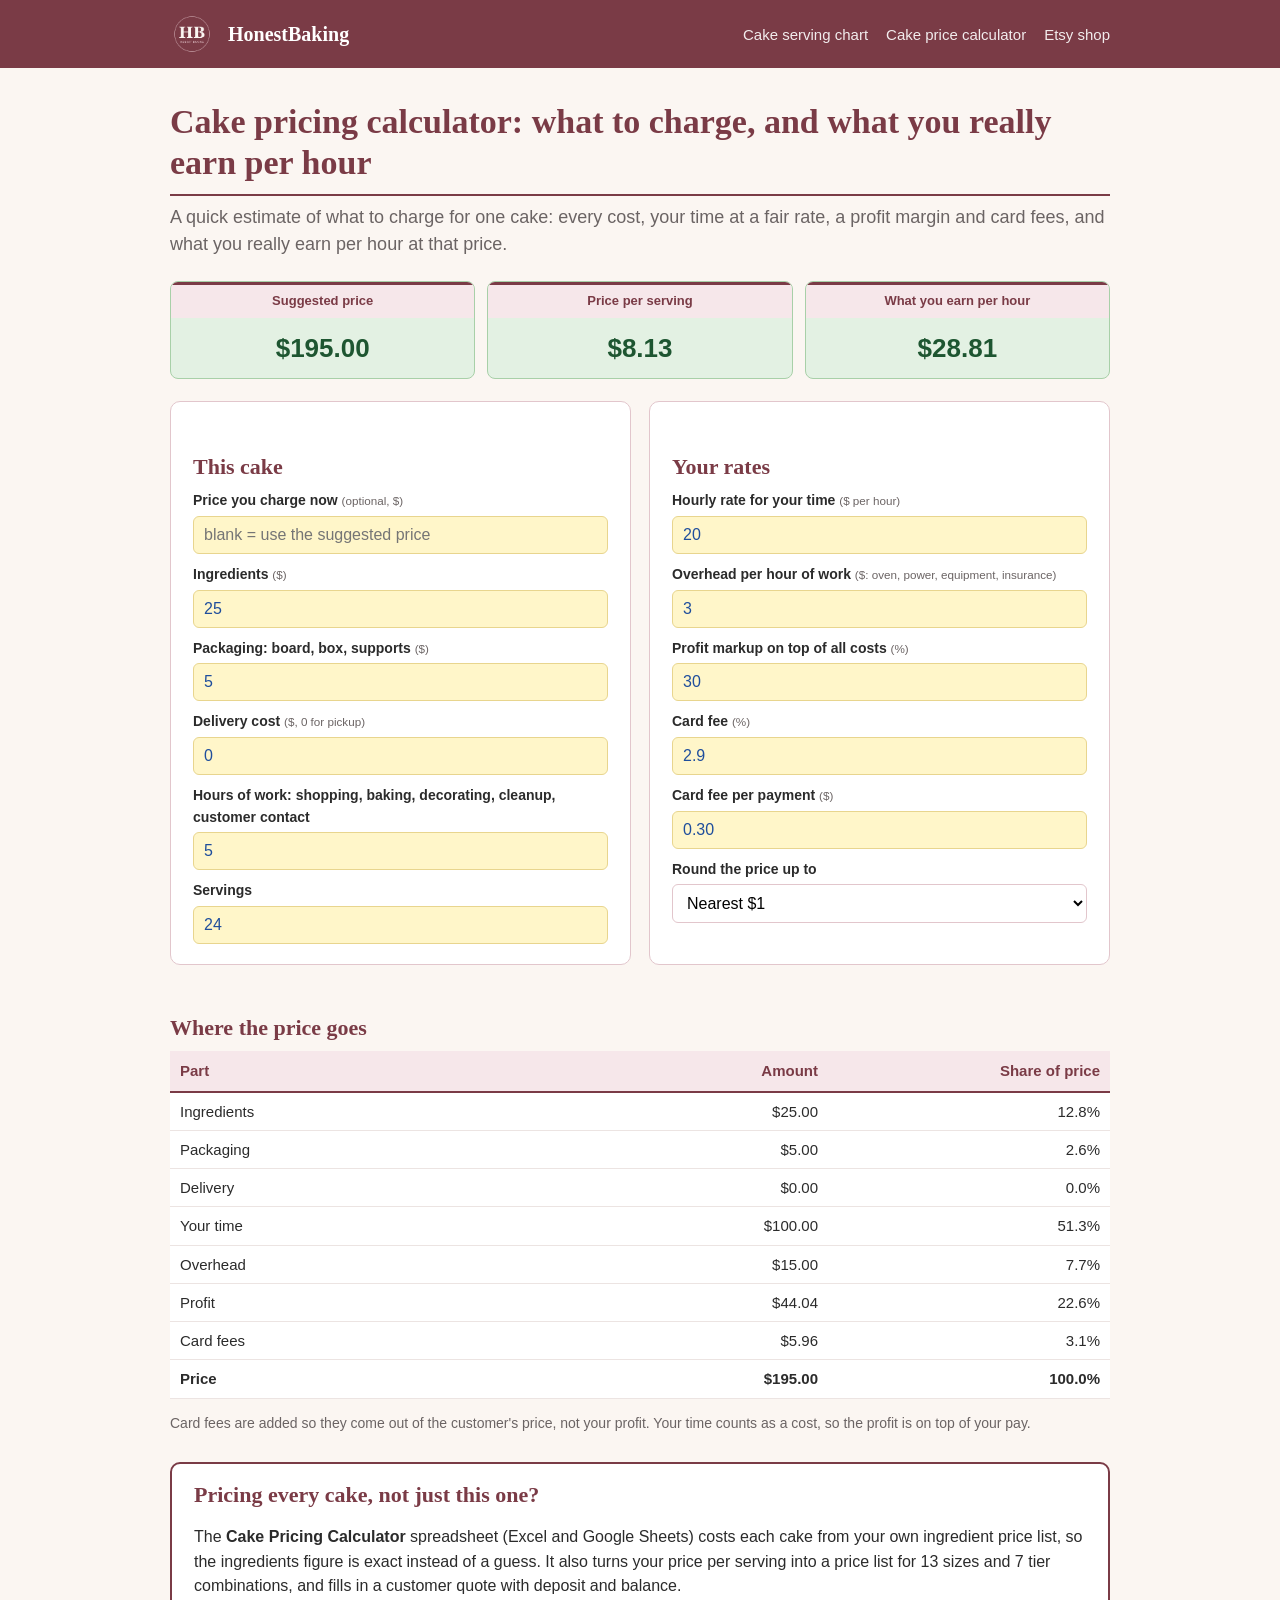
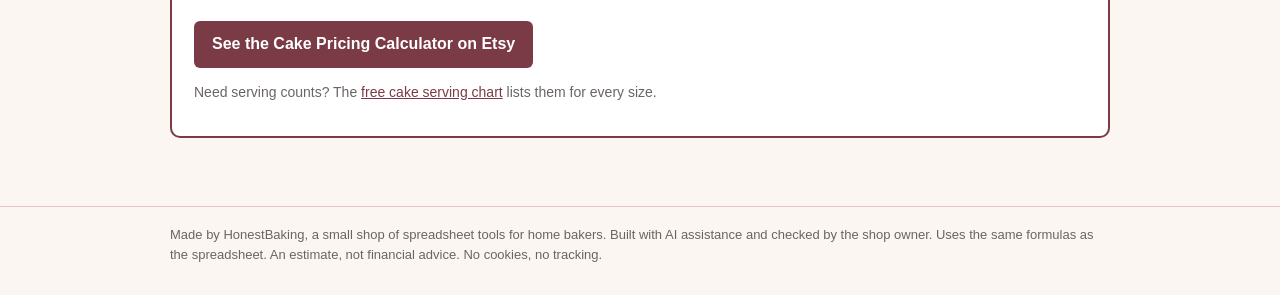
==== cake-price-calculator.html @ c58f2553 "HonestBaking free tools for home bakers" ====
<!DOCTYPE html>
<html lang="en">
<head>
<meta charset="utf-8">
<meta name="viewport" content="width=device-width, initial-scale=1">
<title>Cake Pricing Calculator: What to Charge and What You Really Earn per Hour (Free) | HonestBaking</title>
<meta name="description" content="Free cake pricing calculator for home bakers. Ingredients, packaging, your hours, overhead, profit and card fees in; a suggested price, price per serving and your real hourly pay out.">
<link rel="stylesheet" href="assets/style.css">
<link rel="icon" href="assets/logo.png">
</head>
<body>
<header class="site"><div class="wrap">
  <img src="assets/logo.png" alt="HonestBaking logo"><a href="index.html">HonestBaking</a>
  <nav><a href="cake-serving-chart.html">Cake serving chart</a><a href="cake-price-calculator.html">Cake price calculator</a><a data-link="shop" href="https://honestbaking.etsy.com">Etsy shop</a></nav>
</div></header>

<main><div class="wrap">
<h1>Cake pricing calculator: what to charge, and what you really earn per hour</h1>
<p class="lead">A quick estimate of what to charge for one cake: every cost, your time at a fair rate, a profit margin and card fees, and what you really earn per hour at that price.</p>

<div class="tiles" aria-live="polite">
  <div class="tile"><div class="k">Suggested price</div><div class="v" id="t-price">-</div></div>
  <div class="tile"><div class="k" id="k-serving">Price per serving</div><div class="v" id="t-serving">-</div></div>
  <div class="tile"><div class="k" id="k-hour">What you earn per hour</div><div class="v" id="t-hour">-</div></div>
</div>

<div class="grid">
  <div class="card">
    <h2>This cake</h2>
    <label for="ownPrice">Price you charge now <small>(optional, $)</small></label><input id="ownPrice" type="number" min="0" step="1" inputmode="decimal" placeholder="blank = use the suggested price">
    <label for="ingredients">Ingredients <small>($)</small></label><input id="ingredients" type="number" min="0" step="0.01" inputmode="decimal" value="25">
    <label for="packaging">Packaging: board, box, supports <small>($)</small></label><input id="packaging" type="number" min="0" step="0.01" inputmode="decimal" value="5">
    <label for="delivery">Delivery cost <small>($, 0 for pickup)</small></label><input id="delivery" type="number" min="0" step="0.01" inputmode="decimal" value="0">
    <label for="hours">Hours of work: shopping, baking, decorating, cleanup, customer contact</label><input id="hours" type="number" min="0" step="0.25" inputmode="decimal" value="5">
    <label for="servings">Servings</label><input id="servings" type="number" min="0" step="1" inputmode="numeric" value="24">
  </div>
  <div class="card">
    <h2>Your rates</h2>
    <label for="rate">Hourly rate for your time <small>($ per hour)</small></label><input id="rate" type="number" min="0" step="0.5" inputmode="decimal" value="20">
    <label for="overhead">Overhead per hour of work <small>($: oven, power, equipment, insurance)</small></label><input id="overhead" type="number" min="0" step="0.25" inputmode="decimal" value="3">
    <label for="markup">Profit markup on top of all costs <small>(%)</small></label><input id="markup" type="number" min="0" step="1" inputmode="decimal" value="30">
    <label for="feePct">Card fee <small>(%)</small></label><input id="feePct" type="number" min="0" max="50" step="0.1" inputmode="decimal" value="2.9">
    <label for="feeFixed">Card fee per payment <small>($)</small></label><input id="feeFixed" type="number" min="0" step="0.01" inputmode="decimal" value="0.30">
    <label for="roundTo">Round the price up to</label>
    <select id="roundTo"><option value="0">No rounding</option><option value="1" selected>Nearest $1</option><option value="5">Nearest $5</option><option value="10">Nearest $10</option></select>
  </div>
</div>

<h2>Where the price goes</h2>
<table class="breakdown">
  <thead><tr><th>Part</th><th class="num">Amount</th><th class="num">Share of price</th></tr></thead>
  <tbody id="parts"></tbody>
</table>
<p class="note">Card fees are added so they come out of the customer's price, not your profit. Your time counts as a cost, so the profit is on top of your pay.</p>

<div class="cta">
  <h2>Pricing every cake, not just this one?</h2>
  <p>The <strong>Cake Pricing Calculator</strong> spreadsheet (Excel and Google Sheets) costs each cake from your own ingredient price list, so the ingredients figure is exact instead of a guess. It also turns your price per serving into a price list for 13 sizes and 7 tier combinations, and fills in a customer quote with deposit and balance.</p>
  <a class="button" data-link="cake" href="https://honestbaking.etsy.com">See the Cake Pricing Calculator on Etsy</a>
  <p class="note">Need serving counts? The <a href="cake-serving-chart.html">free cake serving chart</a> lists them for every size.</p>
</div>
</div></main>

<footer><div class="wrap">Made by HonestBaking, a small shop of spreadsheet tools for home bakers. Built with AI assistance and checked by the shop owner. Uses the same formulas as the spreadsheet. An estimate, not financial advice. No cookies, no tracking.</div></footer>

<script src="assets/calc.js"></script>
<script src="assets/links.js"></script>
<script>
(function () {
  var ids = ["ingredients", "packaging", "delivery", "hours", "servings", "ownPrice", "rate", "overhead", "markup", "feePct", "feeFixed", "roundTo"];
  var v = function (id) { var x = parseFloat(document.getElementById(id).value); return isFinite(x) && x > 0 ? x : 0; };
  function draw() {
    var i = { ingredients: v("ingredients"), packaging: v("packaging"), delivery: v("delivery"), hours: v("hours"),
              servings: v("servings"), ownPrice: v("ownPrice"), rate: v("rate"), overhead: v("overhead"),
              markup: v("markup") / 100, feePct: Math.min(v("feePct"), 50) / 100, feeFixed: v("feeFixed"), roundTo: v("roundTo") };
    var r = HB.cakePrice(i);
    var own = i.ownPrice > 0;   // the first tile is always the suggested price; the other two are at the price in use
    document.getElementById("t-price").textContent = HB.money(r.suggested);
    document.getElementById("k-serving").textContent = own ? "Per serving at your price" : "Price per serving";
    document.getElementById("k-hour").textContent = own ? "What you earn per hour at your price" : "What you earn per hour";
    document.getElementById("t-serving").textContent = r.perServing === null ? "-" : HB.money(r.perServing);
    document.getElementById("t-hour").textContent = r.perHour === null ? "-" : HB.money(r.perHour);
    var parts = [["Ingredients", i.ingredients], ["Packaging", i.packaging], ["Delivery", i.delivery], ["Your time", r.time],
                 ["Overhead", r.overhead], ["Profit", r.profit], ["Card fees", r.fees]];
    // show whole cents that add up to the price: every part rounded, profit shown as the remainder
    var cents = function (x) { return Math.round(x * 100 + 1e-7) / 100; }, others = 0;
    parts.forEach(function (p, k) { if (k !== 5) { p[1] = cents(p[1]); others += p[1]; } });
    parts[5][1] = cents(r.price - others);
    var tb = document.getElementById("parts");
    tb.innerHTML = "";
    parts.concat([[own ? "Your price" : "Price", r.price]]).forEach(function (p, k) {
      var tr = document.createElement("tr");
      if (k === parts.length) tr.style.fontWeight = "bold";
      [p[0], HB.money(p[1]), r.price > 0 ? (p[1] / r.price * 100).toFixed(1) + "%" : "-"].forEach(function (c, j) {
        var td = document.createElement("td"); td.textContent = c; if (j) td.className = "num"; tr.appendChild(td);
      });
      tb.appendChild(tr);
    });
  }
  ids.forEach(function (id) { document.getElementById(id).addEventListener("input", draw); });
  draw();
})();
</script>
</body>
</html>
---- assets/style.css ----
/* HonestBaking free tools: same colours as the spreadsheets (rose headers, yellow inputs, green results). */
:root {
  --rose: #7a3b46; --rose-light: #f6e7ea; --rose-line: #e2c6cc;
  --cream: #fbf6f2; --ink: #2b2b2b; --muted: #6b6464;
  --input: #fff6c9; --input-line: #e8d58e; --result: #e3f1e3; --result-line: #a8d0a8; --result-ink: #1e5631;
}
* { box-sizing: border-box; }
body { margin: 0; background: var(--cream); color: var(--ink); font: 16px/1.55 Arial, Helvetica, sans-serif; }
a { color: var(--rose); }
header.site { background: var(--rose); color: #fff; }
header.site .wrap { display: flex; align-items: center; gap: 14px; padding: 12px 20px; }
header.site img { width: 44px; height: 44px; border-radius: 50%; }
header.site a { color: #fff; text-decoration: none; font: bold 20px Georgia, serif; }
header.site nav { margin-left: auto; display: flex; gap: 18px; flex-wrap: wrap; }
header.site nav a { font: 15px Arial, sans-serif; opacity: .9; }
.wrap { max-width: 980px; margin: 0 auto; padding: 0 20px; }
main { padding: 28px 0 40px; }
h1, h2 { font-family: Georgia, "Times New Roman", serif; color: var(--rose); line-height: 1.2; }
h1 { font-size: 34px; margin: 6px 0 8px; border-bottom: 2px solid var(--rose); padding-bottom: 10px; }
h2 { font-size: 22px; margin: 32px 0 10px; }
.lead { font-size: 18px; color: var(--muted); margin: 0 0 22px; }
.card { background: #fff; border: 1px solid var(--rose-line); border-radius: 10px; padding: 20px 22px; margin: 18px 0; }
.grid { display: grid; grid-template-columns: repeat(auto-fit, minmax(260px, 1fr)); gap: 18px; }
label { display: block; font-weight: bold; font-size: 14px; margin: 10px 0 4px; }
label small { font-weight: normal; color: var(--muted); }
input, select { width: 100%; font: 16px Arial, sans-serif; padding: 9px 10px; border-radius: 6px; }
input { background: var(--input); border: 1px solid var(--input-line); color: #1f4e9c; }
select { background: #fff; border: 1px solid var(--rose-line); }
input:focus, select:focus { outline: 2px solid var(--rose); outline-offset: 1px; }
.tiles { display: grid; grid-template-columns: repeat(auto-fit, minmax(170px, 1fr)); gap: 12px; margin: 6px 0 4px; }
.tile { border: 1px solid var(--result-line); border-radius: 8px; overflow: hidden; background: var(--result); text-align: center; }
.tile .k { background: var(--rose-light); color: var(--rose); font-weight: bold; font-size: 13px; padding: 6px 4px; border-top: 3px solid var(--rose); }
.tile .v { color: var(--result-ink); font-weight: bold; font-size: 26px; padding: 10px 4px; }
table { width: 100%; border-collapse: collapse; background: #fff; font-size: 15px; }
th { background: var(--rose-light); color: var(--rose); text-align: left; padding: 8px 10px; border-bottom: 2px solid var(--rose); }
td { padding: 7px 10px; border-bottom: 1px solid #ece4e2; }
td.num, th.num { text-align: right; }
tr.group td { background: var(--rose); color: #fff; font-weight: bold; }
.breakdown td.num { width: 30%; }
.cta { background: #fff; border: 2px solid var(--rose); border-radius: 10px; padding: 18px 22px; margin: 28px 0; }
.cta h2 { margin-top: 0; }
.button { display: inline-block; background: var(--rose); color: #fff; text-decoration: none; font-weight: bold; padding: 11px 18px; border-radius: 6px; margin-top: 6px; }
.note { font-size: 14px; color: var(--muted); }
footer { border-top: 1px solid var(--rose-line); padding: 18px 0 30px; font-size: 13px; color: var(--muted); }
button.button { border: 0; cursor: pointer; font: bold 16px Arial, sans-serif; }
@media print {
  header.site, .cta, footer, button, .button, .lead { display: none; }
  body { background: #fff; font-size: 12px; }
  main { padding: 0; }
  h1 { font-size: 22px; }
  .card { border: 0; padding: 0; margin: 0 0 8px; }
  input, select { border: 0; background: none; padding: 0; color: #000; }
  table { font-size: 11px; }
  td, th { padding: 3px 6px; }
  tr.group td { background: #fff; color: var(--rose); border-bottom: 2px solid var(--rose); }
}
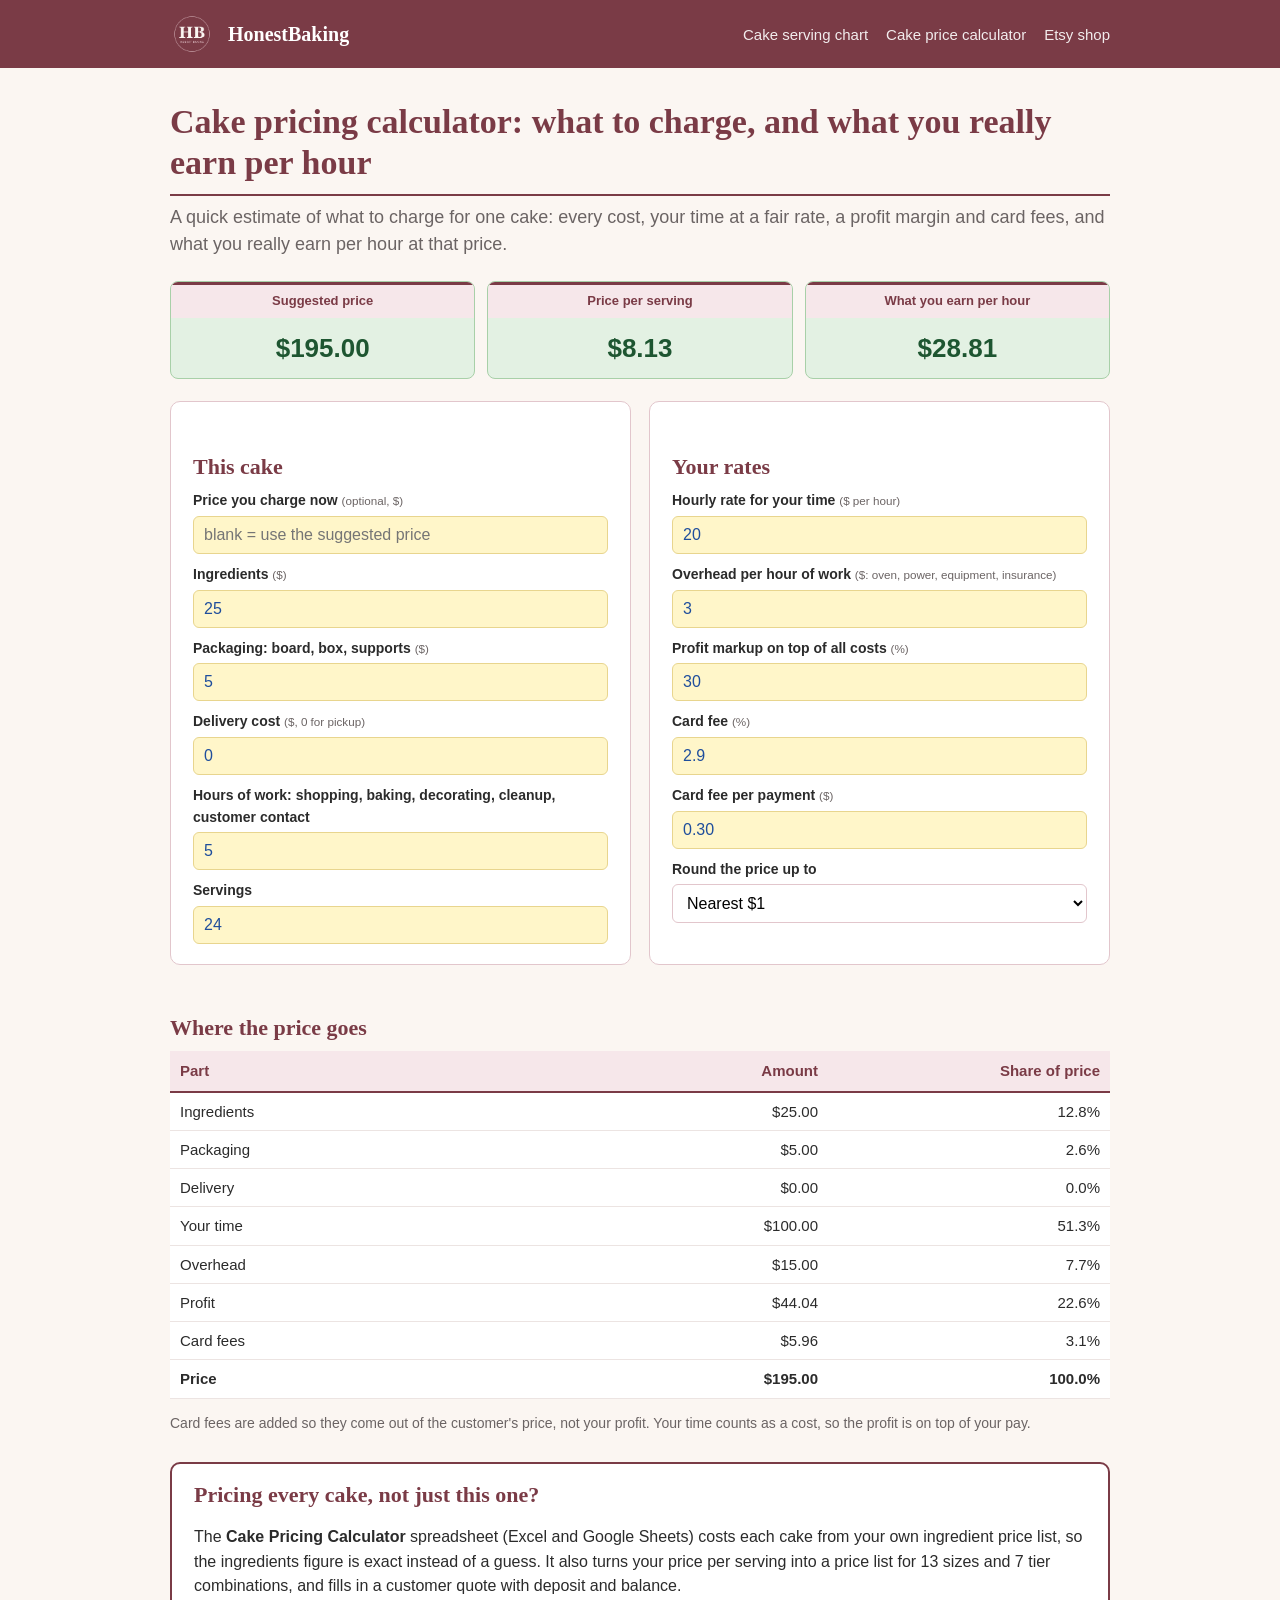
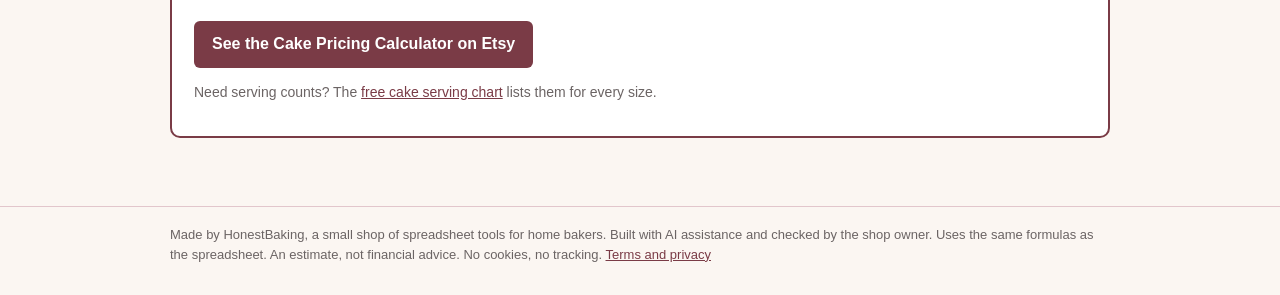
==== commit 458a93ba: "Etsy listing links and a terms and privacy page" ====
--- a/cake-price-calculator.html
+++ b/cake-price-calculator.html
@@ -56,12 +56,12 @@
 <div class="cta">
   <h2>Pricing every cake, not just this one?</h2>
   <p>The <strong>Cake Pricing Calculator</strong> spreadsheet (Excel and Google Sheets) costs each cake from your own ingredient price list, so the ingredients figure is exact instead of a guess. It also turns your price per serving into a price list for 13 sizes and 7 tier combinations, and fills in a customer quote with deposit and balance.</p>
-  <a class="button" data-link="cake" href="https://honestbaking.etsy.com">See the Cake Pricing Calculator on Etsy</a>
+  <a class="button" data-link="cake" href="https://honestbaking.etsy.com/listing/4621884387/cake-pricing-calculator-and-serving">See the Cake Pricing Calculator on Etsy</a>
   <p class="note">Need serving counts? The <a href="cake-serving-chart.html">free cake serving chart</a> lists them for every size.</p>
 </div>
 </div></main>
 
-<footer><div class="wrap">Made by HonestBaking, a small shop of spreadsheet tools for home bakers. Built with AI assistance and checked by the shop owner. Uses the same formulas as the spreadsheet. An estimate, not financial advice. No cookies, no tracking.</div></footer>
+<footer><div class="wrap">Made by HonestBaking, a small shop of spreadsheet tools for home bakers. Built with AI assistance and checked by the shop owner. Uses the same formulas as the spreadsheet. An estimate, not financial advice. No cookies, no tracking. <a href="terms.html">Terms and privacy</a></div></footer>
 
 <script src="assets/calc.js"></script>
 <script src="assets/links.js"></script>
